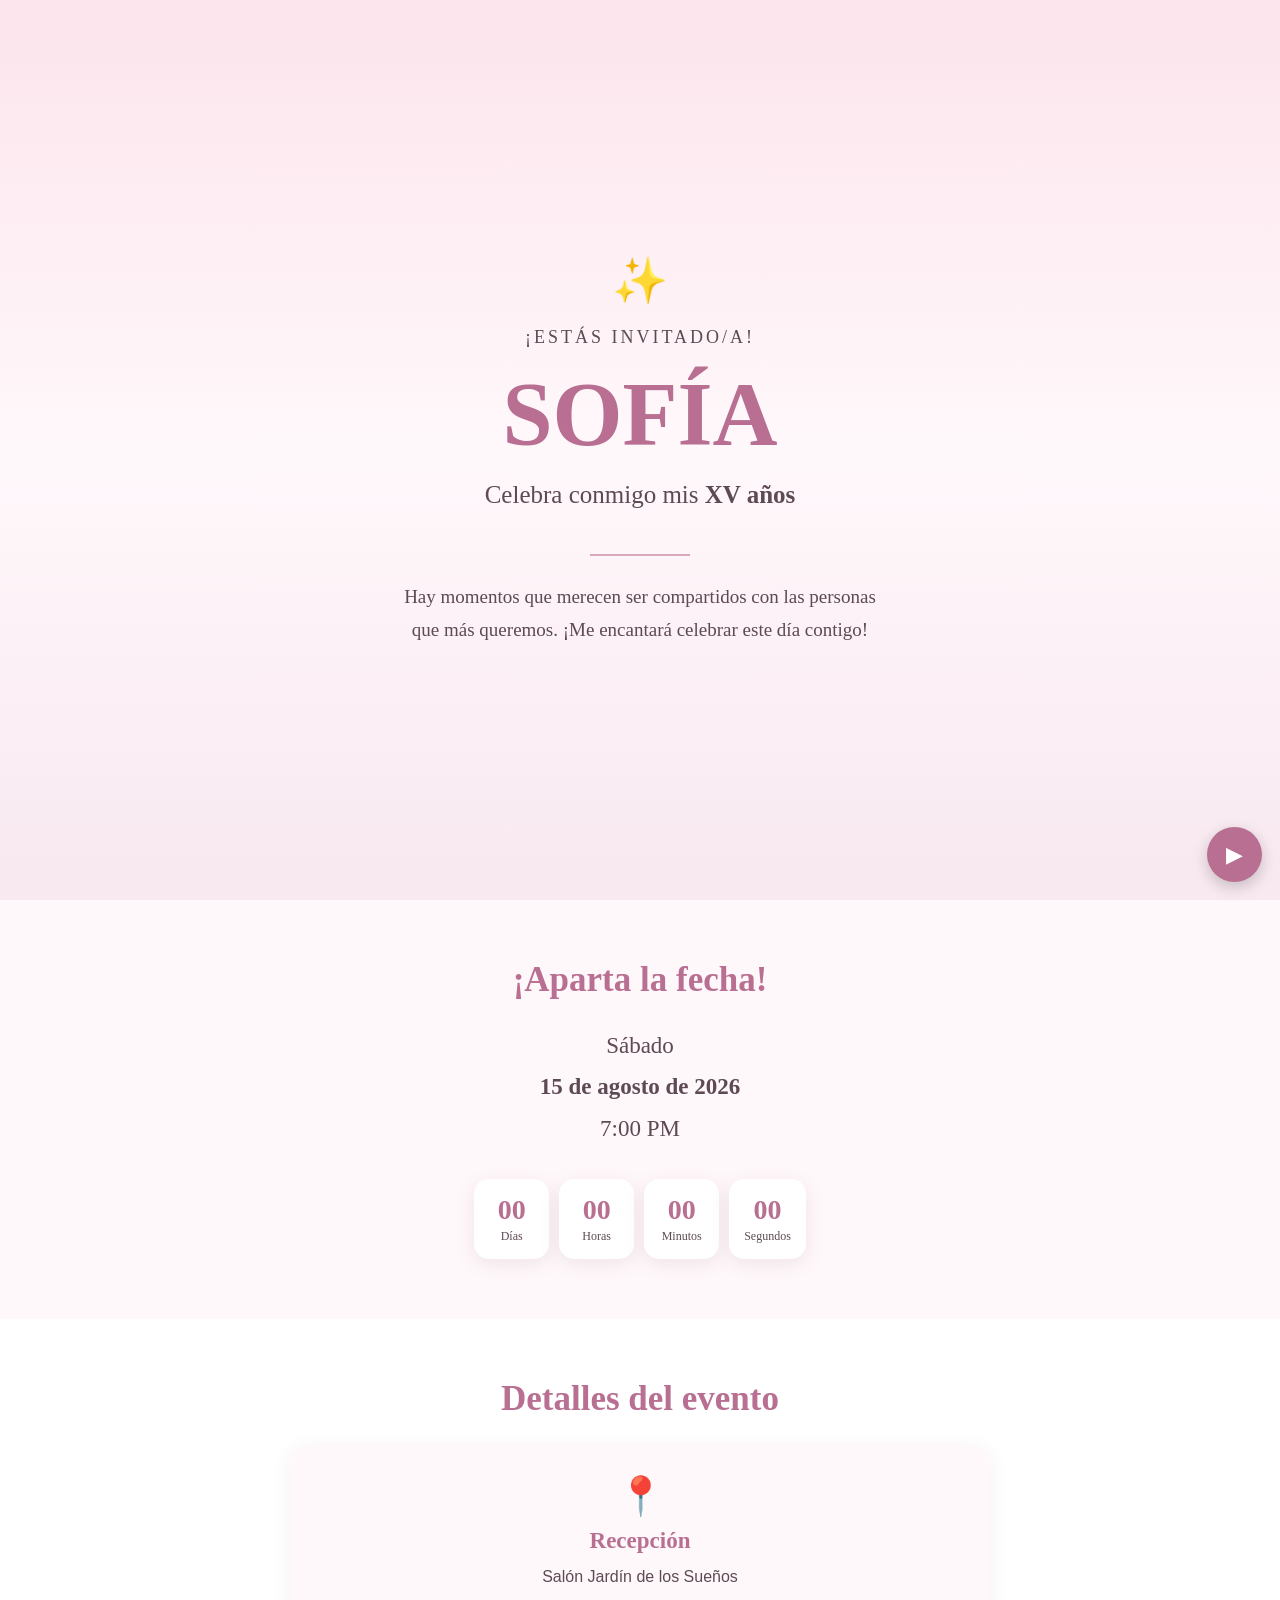
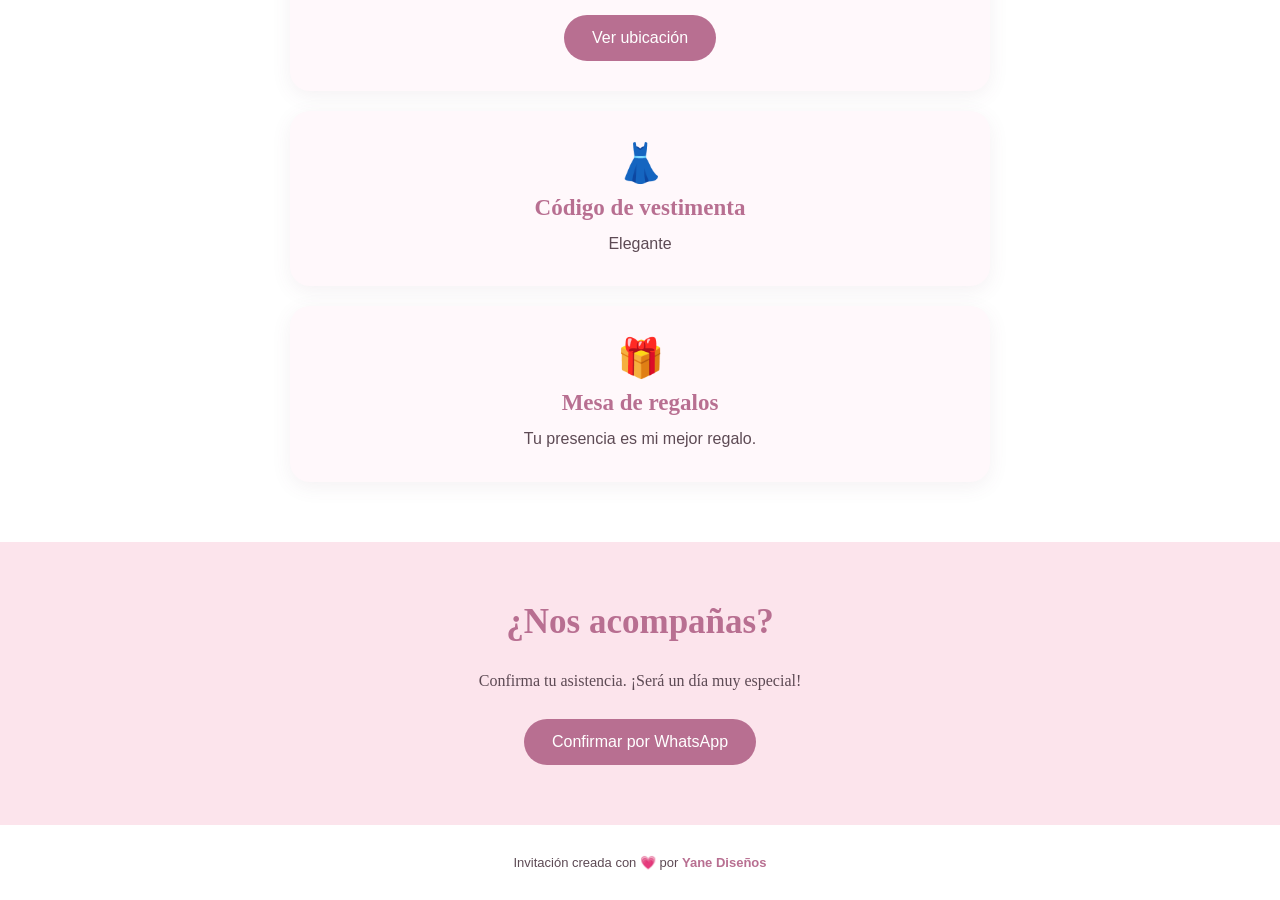
==== index.html @ f8122b8b "Add initial HTML structure for invitation page" ====
<!DOCTYPE html>
<html lang="es">
<head>
<meta charset="UTF-8">
<meta name="viewport" content="width=device-width, initial-scale=1.0">

<title>Mi Invitación</title>

<style>
* {
    box-sizing: border-box;
    margin: 0;
    padding: 0;
}

body {
    font-family: Georgia, "Times New Roman", serif;
    background: #fff8fb;
    color: #5d4a54;
    text-align: center;
}

section {
    padding: 60px 20px;
}

.hero {
    min-height: 100vh;
    display: flex;
    flex-direction: column;
    justify-content: center;
    align-items: center;
    background: linear-gradient(
        180deg,
        #fce4ec,
        #fff8fb,
        #f8e8f0
    );
    position: relative;
    overflow: hidden;
}

.decoracion {
    font-size: 45px;
    margin-bottom: 20px;
}

.pre-titulo {
    font-size: 18px;
    letter-spacing: 3px;
    text-transform: uppercase;
}

.nombre {
    font-size: clamp(48px, 13vw, 90px);
    color: #b86f91;
    margin: 15px 0;
}

.edad {
    font-size: 25px;
    margin-bottom: 20px;
}

.frase {
    max-width: 500px;
    font-size: 19px;
    line-height: 1.7;
}

.divisor {
    width: 100px;
    height: 2px;
    background: #d9a8bc;
    margin: 25px auto;
}

.titulo {
    font-size: 35px;
    color: #b86f91;
    margin-bottom: 25px;
}

.fecha {
    font-size: 23px;
    line-height: 1.8;
}

.contador {
    display: flex;
    justify-content: center;
    gap: 10px;
    flex-wrap: wrap;
    margin-top: 30px;
}

.caja {
    background: white;
    border-radius: 15px;
    padding: 15px;
    min-width: 75px;
    box-shadow: 0 5px 20px rgba(120, 80, 100, .12);
}

.numero {
    display: block;
    font-size: 28px;
    color: #b86f91;
    font-weight: bold;
}

.etiqueta {
    font-size: 12px;
}

.boton {
    display: inline-block;
    margin-top: 25px;
    padding: 14px 28px;
    border-radius: 30px;
    background: #b86f91;
    color: white;
    text-decoration: none;
    font-family: Arial, sans-serif;
    transition: .3s;
}

.boton:hover {
    transform: scale(1.05);
}

.musica {
    position: fixed;
    right: 18px;
    bottom: 18px;
    width: 55px;
    height: 55px;
    border-radius: 50%;
    border: none;
    background: #b86f91;
    color: white;
    font-size: 22px;
    z-index: 1000;
    box-shadow: 0 5px 15px rgba(0,0,0,.2);
}

.detalles {
    background: white;
}

.tarjetas {
    max-width: 700px;
    margin: auto;
    display: grid;
    gap: 20px;
}

.tarjeta {
    background: #fff8fb;
    border-radius: 20px;
    padding: 30px 20px;
    box-shadow: 0 5px 20px rgba(120,80,100,.08);
}

.icono {
    font-size: 38px;
    margin-bottom: 10px;
}

.tarjeta h3 {
    color: #b86f91;
    margin-bottom: 10px;
    font-size: 23px;
}

.tarjeta p {
    font-family: Arial, sans-serif;
    line-height: 1.6;
}

.confirmacion {
    background: #fce4ec;
}

.confirmacion p {
    max-width: 500px;
    margin: auto;
    line-height: 1.7;
}

footer {
    padding: 30px 20px;
    background: #fff;
    font-family: Arial, sans-serif;
    font-size: 13px;
}

footer strong {
    color: #b86f91;
}

/* Animaciones */

.animar {
    animation: aparecer 1.5s ease;
}

@keyframes aparecer {
    from {
        opacity: 0;
        transform: translateY(25px);
    }

    to {
        opacity: 1;
        transform: translateY(0);
    }
}

.flotar {
    animation: flotar 4s ease-in-out infinite;
}

@keyframes flotar {
    0%, 100% {
        transform: translateY(0);
    }

    50% {
        transform: translateY(-10px);
    }
}
</style>
</head>

<body>

<!-- =========================
     PORTADA
========================= -->

<section class="hero animar">

    <div class="decoracion flotar">✨</div>

    <div class="pre-titulo">
        ¡Estás invitado/a!
    </div>

    <h1 class="nombre">
        SOFÍA
    </h1>

    <div class="edad">
        Celebra conmigo mis <strong>XV años</strong>
    </div>

    <div class="divisor"></div>

    <p class="frase">
        Hay momentos que merecen ser compartidos
        con las personas que más queremos.
        ¡Me encantará celebrar este día contigo!
    </p>

</section>


<!-- =========================
     FECHA
========================= -->

<section>

    <h2 class="titulo">
        ¡Aparta la fecha!
    </h2>

    <p class="fecha">
        Sábado<br>
        <strong>15 de agosto de 2026</strong><br>
        7:00 PM
    </p>

    <div class="contador">

        <div class="caja">
            <span class="numero" id="dias">00</span>
            <span class="etiqueta">Días</span>
        </div>

        <div class="caja">
            <span class="numero" id="horas">00</span>
            <span class="etiqueta">Horas</span>
        </div>

        <div class="caja">
            <span class="numero" id="minutos">00</span>
            <span class="etiqueta">Minutos</span>
        </div>

        <div class="caja">
            <span class="numero" id="segundos">00</span>
            <span class="etiqueta">Segundos</span>
        </div>

    </div>

</section>


<!-- =========================
     DETALLES
========================= -->

<section class="detalles">

    <h2 class="titulo">
        Detalles del evento
    </h2>

    <div class="tarjetas">

        <div class="tarjeta">

            <div class="icono">📍</div>

            <h3>Recepción</h3>

            <p>
                Salón Jardín de los Sueños
            </p>

            <a
                class="boton"
                href="https://maps.google.com"
                target="_blank">
                Ver ubicación
            </a>

        </div>


        <div class="tarjeta">

            <div class="icono">👗</div>

            <h3>Código de vestimenta</h3>

            <p>
                Elegante
            </p>

        </div>


        <div class="tarjeta">

            <div class="icono">🎁</div>

            <h3>Mesa de regalos</h3>

            <p>
                Tu presencia es mi mejor regalo.
            </p>

        </div>

    </div>

</section>


<!-- =========================
     CONFIRMACIÓN
========================= -->

<section class="confirmacion">

    <h2 class="titulo">
        ¿Nos acompañas?
    </h2>

    <p>
        Confirma tu asistencia.
        ¡Será un día muy especial!
    </p>

    <a
        class="boton"
        href="https://wa.me/5210000000000?text=Hola,%20confirmo%20mi%20asistencia"
        target="_blank">
        Confirmar por WhatsApp
    </a>

</section>


<!-- =========================
     MÚSICA
========================= -->

<audio id="musica" loop>
    <source src="musica.mp3" type="audio/mpeg">
</audio>

<button
    class="musica"
    id="botonMusica"
    onclick="reproducirMusica()">
    ▶
</button>


<!-- =========================
     PIE
========================= -->

<footer>
    Invitación creada con 💗 por
    <strong>Yane Diseños</strong>
</footer>


<script>

/* =========================
   CUENTA REGRESIVA
========================= */

const fechaEvento = new Date("August 15, 2026 19:00:00").getTime();

function actualizarContador() {

    const ahora = new Date().getTime();

    const diferencia = fechaEvento - ahora;

    if (diferencia <= 0) {

        document.getElementById("dias").innerText = "00";
        document.getElementById("horas").innerText = "00";
        document.getElementById("minutos").innerText = "00";
        document.getElementById("segundos").innerText = "00";

        return;
    }

    const dias = Math.floor(
        diferencia / (1000 * 60 * 60 * 24)
    );

    const horas = Math.floor(
        (diferencia / (1000 * 60 * 60)) % 24
    );

    const minutos = Math.floor(
        (diferencia / (1000 * 60)) % 60
    );

    const segundos = Math.floor(
        (diferencia / 1000) % 60
    );

    document.getElementById("dias").innerText =
        String(dias).padStart(2, "0");

    document.getElementById("horas").innerText =
        String(horas).padStart(2, "0");

    document.getElementById("minutos").innerText =
        String(minutos).padStart(2, "0");

    document.getElementById("segundos").innerText =
        String(segundos).padStart(2, "0");
}

actualizarContador();

setInterval(actualizarContador, 1000);


/* =========================
   MÚSICA
========================= */

let reproduciendo = false;

function reproducirMusica() {

    const audio = document.getElementById("musica");
    const boton = document.getElementById("botonMusica");

    if (!reproduciendo) {

        audio.play();

        boton.innerHTML = "❚❚";

        reproduciendo = true;

    } else {

        audio.pause();

        boton.innerHTML = "▶";

        reproduciendo = false;
    }
}

</script>

</body>
</html>
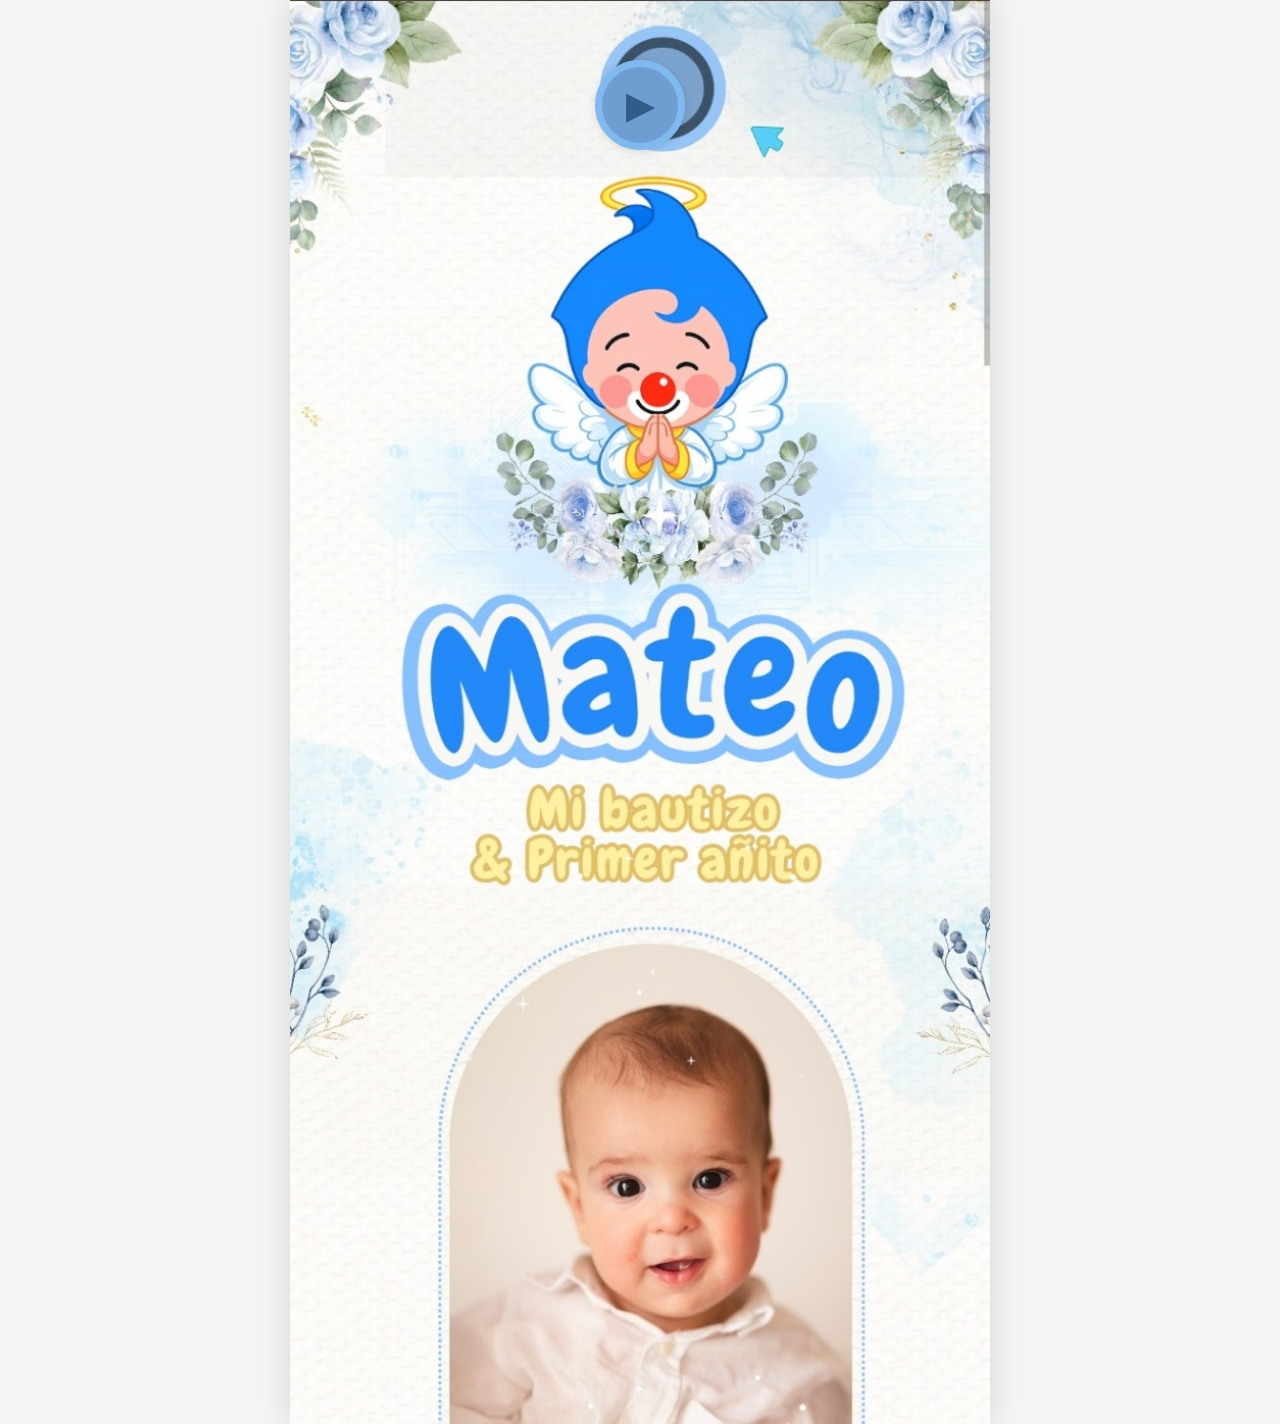
==== commit 6edb4ff7: "Add files via upload" ====
--- a/index.html
+++ b/index.html
@@ -1,515 +1,48 @@
-<!DOCTYPE html>
+<!doctype html>
 <html lang="es">
 <head>
-<meta charset="UTF-8">
-<meta name="viewport" content="width=device-width, initial-scale=1.0">
+  <meta charset="utf-8">
+  <meta name="viewport" content="width=device-width, initial-scale=1, viewport-fit=cover">
+  <title>Mateo — Mi bautizo & primer añito</title>
+  <meta name="description" content="Invitación digital de Mateo">
+  <link rel="stylesheet" href="style.css">
+</head>
+<body>
+  <main class="invitation">
+    <section class="hero" aria-label="Invitación de Mateo">
+      <img src="invitacion-seccion-1.jpg"
+           alt="Invitación de Mateo: Mi bautizo y primer añito"
+           class="hero-image">
 
-<title>Mi Invitación</title>
+      <!-- Botón de música: reemplaza music.mp3 por tu archivo de audio -->
+      <button class="music-button" id="musicButton" aria-label="Reproducir música" title="Reproducir música">
+        ▶
+      </button>
+      <audio id="music" loop preload="none">
+        <source src="music.mp3" type="audio/mpeg">
+      </audio>
+    </section>
+  </main>
 
-<style>
-* {
-    box-sizing: border-box;
-    margin: 0;
-    padding: 0;
-}
+  <script>
+    const button = document.getElementById('musicButton');
+    const music = document.getElementById('music');
 
-body {
-    font-family: Georgia, "Times New Roman", serif;
-    background: #fff8fb;
-    color: #5d4a54;
-    text-align: center;
-}
-
-section {
-    padding: 60px 20px;
-}
-
-.hero {
-    min-height: 100vh;
-    display: flex;
-    flex-direction: column;
-    justify-content: center;
-    align-items: center;
-    background: linear-gradient(
-        180deg,
-        #fce4ec,
-        #fff8fb,
-        #f8e8f0
-    );
-    position: relative;
-    overflow: hidden;
-}
-
-.decoracion {
-    font-size: 45px;
-    margin-bottom: 20px;
-}
-
-.pre-titulo {
-    font-size: 18px;
-    letter-spacing: 3px;
-    text-transform: uppercase;
-}
-
-.nombre {
-    font-size: clamp(48px, 13vw, 90px);
-    color: #b86f91;
-    margin: 15px 0;
-}
-
-.edad {
-    font-size: 25px;
-    margin-bottom: 20px;
-}
-
-.frase {
-    max-width: 500px;
-    font-size: 19px;
-    line-height: 1.7;
-}
-
-.divisor {
-    width: 100px;
-    height: 2px;
-    background: #d9a8bc;
-    margin: 25px auto;
-}
-
-.titulo {
-    font-size: 35px;
-    color: #b86f91;
-    margin-bottom: 25px;
-}
-
-.fecha {
-    font-size: 23px;
-    line-height: 1.8;
-}
-
-.contador {
-    display: flex;
-    justify-content: center;
-    gap: 10px;
-    flex-wrap: wrap;
-    margin-top: 30px;
-}
-
-.caja {
-    background: white;
-    border-radius: 15px;
-    padding: 15px;
-    min-width: 75px;
-    box-shadow: 0 5px 20px rgba(120, 80, 100, .12);
-}
-
-.numero {
-    display: block;
-    font-size: 28px;
-    color: #b86f91;
-    font-weight: bold;
-}
-
-.etiqueta {
-    font-size: 12px;
-}
-
-.boton {
-    display: inline-block;
-    margin-top: 25px;
-    padding: 14px 28px;
-    border-radius: 30px;
-    background: #b86f91;
-    color: white;
-    text-decoration: none;
-    font-family: Arial, sans-serif;
-    transition: .3s;
-}
-
-.boton:hover {
-    transform: scale(1.05);
-}
-
-.musica {
-    position: fixed;
-    right: 18px;
-    bottom: 18px;
-    width: 55px;
-    height: 55px;
-    border-radius: 50%;
-    border: none;
-    background: #b86f91;
-    color: white;
-    font-size: 22px;
-    z-index: 1000;
-    box-shadow: 0 5px 15px rgba(0,0,0,.2);
-}
-
-.detalles {
-    background: white;
-}
-
-.tarjetas {
-    max-width: 700px;
-    margin: auto;
-    display: grid;
-    gap: 20px;
-}
-
-.tarjeta {
-    background: #fff8fb;
-    border-radius: 20px;
-    padding: 30px 20px;
-    box-shadow: 0 5px 20px rgba(120,80,100,.08);
-}
-
-.icono {
-    font-size: 38px;
-    margin-bottom: 10px;
-}
-
-.tarjeta h3 {
-    color: #b86f91;
-    margin-bottom: 10px;
-    font-size: 23px;
-}
-
-.tarjeta p {
-    font-family: Arial, sans-serif;
-    line-height: 1.6;
-}
-
-.confirmacion {
-    background: #fce4ec;
-}
-
-.confirmacion p {
-    max-width: 500px;
-    margin: auto;
-    line-height: 1.7;
-}
-
-footer {
-    padding: 30px 20px;
-    background: #fff;
-    font-family: Arial, sans-serif;
-    font-size: 13px;
-}
-
-footer strong {
-    color: #b86f91;
-}
-
-/* Animaciones */
-
-.animar {
-    animation: aparecer 1.5s ease;
-}
-
-@keyframes aparecer {
-    from {
-        opacity: 0;
-        transform: translateY(25px);
-    }
-
-    to {
-        opacity: 1;
-        transform: translateY(0);
-    }
-}
-
-.flotar {
-    animation: flotar 4s ease-in-out infinite;
-}
-
-@keyframes flotar {
-    0%, 100% {
-        transform: translateY(0);
-    }
-
-    50% {
-        transform: translateY(-10px);
-    }
-}
-</style>
-</head>
-
-<body>
-
-<!-- =========================
-     PORTADA
-========================= -->
-
-<section class="hero animar">
-
-    <div class="decoracion flotar">✨</div>
-
-    <div class="pre-titulo">
-        ¡Estás invitado/a!
-    </div>
-
-    <h1 class="nombre">
-        SOFÍA
-    </h1>
-
-    <div class="edad">
-        Celebra conmigo mis <strong>XV años</strong>
-    </div>
-
-    <div class="divisor"></div>
-
-    <p class="frase">
-        Hay momentos que merecen ser compartidos
-        con las personas que más queremos.
-        ¡Me encantará celebrar este día contigo!
-    </p>
-
-</section>
-
-
-<!-- =========================
-     FECHA
-========================= -->
-
-<section>
-
-    <h2 class="titulo">
-        ¡Aparta la fecha!
-    </h2>
-
-    <p class="fecha">
-        Sábado<br>
-        <strong>15 de agosto de 2026</strong><br>
-        7:00 PM
-    </p>
-
-    <div class="contador">
-
-        <div class="caja">
-            <span class="numero" id="dias">00</span>
-            <span class="etiqueta">Días</span>
-        </div>
-
-        <div class="caja">
-            <span class="numero" id="horas">00</span>
-            <span class="etiqueta">Horas</span>
-        </div>
-
-        <div class="caja">
-            <span class="numero" id="minutos">00</span>
-            <span class="etiqueta">Minutos</span>
-        </div>
-
-        <div class="caja">
-            <span class="numero" id="segundos">00</span>
-            <span class="etiqueta">Segundos</span>
-        </div>
-
-    </div>
-
-</section>
-
-
-<!-- =========================
-     DETALLES
-========================= -->
-
-<section class="detalles">
-
-    <h2 class="titulo">
-        Detalles del evento
-    </h2>
-
-    <div class="tarjetas">
-
-        <div class="tarjeta">
-
-            <div class="icono">📍</div>
-
-            <h3>Recepción</h3>
-
-            <p>
-                Salón Jardín de los Sueños
-            </p>
-
-            <a
-                class="boton"
-                href="https://maps.google.com"
-                target="_blank">
-                Ver ubicación
-            </a>
-
-        </div>
-
-
-        <div class="tarjeta">
-
-            <div class="icono">👗</div>
-
-            <h3>Código de vestimenta</h3>
-
-            <p>
-                Elegante
-            </p>
-
-        </div>
-
-
-        <div class="tarjeta">
-
-            <div class="icono">🎁</div>
-
-            <h3>Mesa de regalos</h3>
-
-            <p>
-                Tu presencia es mi mejor regalo.
-            </p>
-
-        </div>
-
-    </div>
-
-</section>
-
-
-<!-- =========================
-     CONFIRMACIÓN
-========================= -->
-
-<section class="confirmacion">
-
-    <h2 class="titulo">
-        ¿Nos acompañas?
-    </h2>
-
-    <p>
-        Confirma tu asistencia.
-        ¡Será un día muy especial!
-    </p>
-
-    <a
-        class="boton"
-        href="https://wa.me/5210000000000?text=Hola,%20confirmo%20mi%20asistencia"
-        target="_blank">
-        Confirmar por WhatsApp
-    </a>
-
-</section>
-
-
-<!-- =========================
-     MÚSICA
-========================= -->
-
-<audio id="musica" loop>
-    <source src="musica.mp3" type="audio/mpeg">
-</audio>
-
-<button
-    class="musica"
-    id="botonMusica"
-    onclick="reproducirMusica()">
-    ▶
-</button>
-
-
-<!-- =========================
-     PIE
-========================= -->
-
-<footer>
-    Invitación creada con 💗 por
-    <strong>Yane Diseños</strong>
-</footer>
-
-
-<script>
-
-/* =========================
-   CUENTA REGRESIVA
-========================= */
-
-const fechaEvento = new Date("August 15, 2026 19:00:00").getTime();
-
-function actualizarContador() {
-
-    const ahora = new Date().getTime();
-
-    const diferencia = fechaEvento - ahora;
-
-    if (diferencia <= 0) {
-
-        document.getElementById("dias").innerText = "00";
-        document.getElementById("horas").innerText = "00";
-        document.getElementById("minutos").innerText = "00";
-        document.getElementById("segundos").innerText = "00";
-
-        return;
-    }
-
-    const dias = Math.floor(
-        diferencia / (1000 * 60 * 60 * 24)
-    );
-
-    const horas = Math.floor(
-        (diferencia / (1000 * 60 * 60)) % 24
-    );
-
-    const minutos = Math.floor(
-        (diferencia / (1000 * 60)) % 60
-    );
-
-    const segundos = Math.floor(
-        (diferencia / 1000) % 60
-    );
-
-    document.getElementById("dias").innerText =
-        String(dias).padStart(2, "0");
-
-    document.getElementById("horas").innerText =
-        String(horas).padStart(2, "0");
-
-    document.getElementById("minutos").innerText =
-        String(minutos).padStart(2, "0");
-
-    document.getElementById("segundos").innerText =
-        String(segundos).padStart(2, "0");
-}
-
-actualizarContador();
-
-setInterval(actualizarContador, 1000);
-
-
-/* =========================
-   MÚSICA
-========================= */
-
-let reproduciendo = false;
-
-function reproducirMusica() {
-
-    const audio = document.getElementById("musica");
-    const boton = document.getElementById("botonMusica");
-
-    if (!reproduciendo) {
-
-        audio.play();
-
-        boton.innerHTML = "❚❚";
-
-        reproduciendo = true;
-
-    } else {
-
-        audio.pause();
-
-        boton.innerHTML = "▶";
-
-        reproduciendo = false;
-    }
-}
-
-</script>
-
+    button.addEventListener('click', async () => {
+      if (music.paused) {
+        try {
+          await music.play();
+          button.textContent = '❚❚';
+          button.setAttribute('aria-label', 'Pausar música');
+        } catch (e) {
+          alert('Agrega un archivo llamado music.mp3 a esta carpeta para activar la música.');
+        }
+      } else {
+        music.pause();
+        button.textContent = '▶';
+        button.setAttribute('aria-label', 'Reproducir música');
+      }
+    });
+  </script>
 </body>
 </html>
--- a/style.css
+++ b/style.css
@@ -0,0 +1,45 @@
+* { box-sizing: border-box; }
+html, body { margin: 0; padding: 0; background: #f4f4f2; }
+body {
+  font-family: Arial, sans-serif;
+  min-height: 100vh;
+}
+.invitation {
+  width: 100%;
+  display: flex;
+  justify-content: center;
+}
+.hero {
+  position: relative;
+  width: min(100%, 700px);
+  line-height: 0;
+  overflow: hidden;
+}
+.hero-image {
+  display: block;
+  width: 100%;
+  height: auto;
+}
+.music-button {
+  position: absolute;
+  top: 4.2%;
+  left: 50%;
+  transform: translateX(-50%);
+  width: clamp(64px, 13vw, 90px);
+  height: clamp(64px, 13vw, 90px);
+  border-radius: 50%;
+  border: 7px solid #80b9ef;
+  background: #6e9ed1;
+  color: #315c88;
+  font-size: clamp(25px, 5vw, 38px);
+  display: grid;
+  place-items: center;
+  cursor: pointer;
+  box-shadow: 0 2px 8px rgba(0,0,0,.12);
+  line-height: 1;
+}
+.music-button:active { transform: translateX(-50%) scale(.96); }
+
+@media (min-width: 701px) {
+  .hero { box-shadow: 0 0 30px rgba(0,0,0,.12); }
+}
